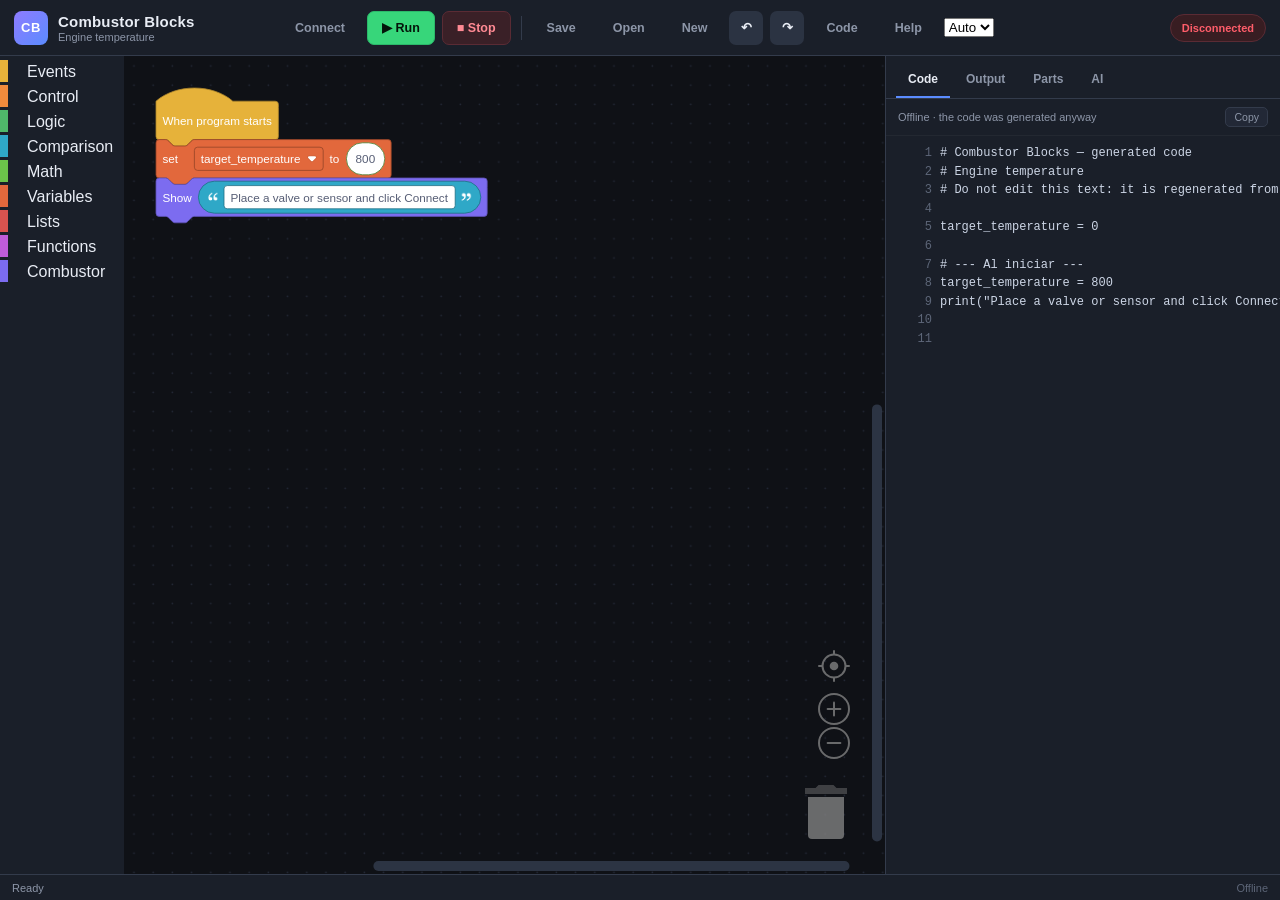
==== web/index.html @ be4f98ba "Combustor Blocks v0.1.0" ====
<!doctype html>
<html lang="es">
<head>
<meta charset="utf-8">
<meta name="viewport" content="width=device-width, initial-scale=1">
<title>Combustor Blocks</title>
<link rel="stylesheet" href="style.css">
</head>
<body>

<header id="topbar">
  <div class="brand">
    <div class="logo">CB</div>
    <div class="brandtext">
      <h1>Combustor Blocks</h1>
      <p id="projectName">Mi programa</p>
    </div>
  </div>

  <div class="actions">
    <button id="btnConnect" class="btn ghost" title="Leer las partes del motor abierto">Conectar</button>
    <button id="btnRun" class="btn run">▶ Ejecutar</button>
    <button id="btnStop" class="btn stop">■ Detener</button>
    <span class="divider"></span>
    <button id="btnSave" class="btn ghost">Guardar</button>
    <button id="btnLoad" class="btn ghost">Abrir</button>
    <button id="btnNew" class="btn ghost">Nuevo</button>
    <button id="btnUndo" class="btn icon" title="Deshacer (Ctrl+Z)">↶</button>
    <button id="btnRedo" class="btn icon" title="Rehacer (Ctrl+Y)">↷</button>
    <button id="btnCode" class="btn ghost" title="Mostrar u ocultar el panel lateral">Código</button>
    <button id="btnHelp" class="btn ghost">Ayuda</button>
    <select id="langSelect" class="lang-select" title="Language">
      <option value="auto">Auto</option>
      <option value="es">ES</option>
      <option value="en">EN</option>
    </select>
  </div>

  <div class="chip" id="chip">Sin conexión</div>
</header>

<main id="layout">
  <div id="blocklyDiv"></div>

  <aside id="side">
    <div class="tabs">
      <button class="tab active" data-tab="code">Código</button>
      <button class="tab" data-tab="log">Salida</button>
      <button class="tab" data-tab="parts">Partes</button>
      <button class="tab" data-tab="ai">IA</button>
    </div>

    <section id="tab-code" class="tabpane active">
      <div class="panehead">
        <span id="codeStatus">Sin generar</span>
        <button id="btnCopy" class="mini">Copiar</button>
      </div>
      <div id="code" class="code"></div>
    </section>

    <section id="tab-log" class="tabpane">
      <div class="panehead">
        <span>Salida del juego</span>
        <button id="btnClearLog" class="mini">Limpiar</button>
      </div>
      <div id="log" class="log"><div class="empty">Aquí aparecen print() y los errores del script.</div></div>
    </section>

    <section id="tab-parts" class="tabpane">
      <div class="panehead">
        <span id="partsTitle">Partes del motor</span>
        <button id="btnRefreshParts" class="mini">Actualizar</button>
      </div>
      <div id="parts" class="parts"><div class="empty">Conecta con un motor en Sandbox para ver sus partes.</div></div>
    </section>

    <section id="tab-ai" class="tabpane">
      <div class="panehead">
        <span>Asistente IA</span>
        <button id="btnAiSettings" class="mini">Ajustes</button>
      </div>

      <div id="aiSettings" class="ai-settings hidden">
        <label><span data-i18n="ai.provider">Proveedor</span>
          <select id="aiProvider">
            <option value="builtin">Integrado (sin conexión)</option>
            <option value="ollama">Ollama (local)</option>
            <option value="openai">OpenAI-compatible</option>
          </select>
        </label>
        <label><span data-i18n="ai.url">URL base</span><input id="aiUrl" type="text" value="http://127.0.0.1:11434"></label>
        <label><span data-i18n="ai.model">Modelo</span><input id="aiModel" type="text" value="llama3.1"></label>
        <label><span data-i18n="ai.key">API key (opcional)</span><input id="aiKey" type="password" placeholder="solo para OpenAI-compatible"></label>
        <div class="ai-save">
          <button id="btnAiSave" class="mini">Guardar</button>
          <span id="aiStatus">Sin conexión externa</span>
        </div>
        <div class="ai-note" id="aiNote">Ollama: URL base sin /api. OpenAI-compatible: URL base; se añade /v1/chat/completions. La petición sale por el mod local, sin CORS.</div>
      </div>

      <div id="aiChat" class="ai-chat"></div>

      <div class="ai-quick">
        <button data-ai="temperatura">Temperatura</button>
        <button data-ai="valvula">Válvula</button>
        <button data-ai="contador">Contador</button>
        <button data-ai="aleatorio">Aleatorio</button>
        <button data-ai="error">Explicar error</button>
      </div>

      <div class="ai-input">
        <textarea id="aiPrompt" placeholder="Pide un programa… ej. controla la temperatura con un sensor"></textarea>
        <button id="btnAiSend" class="btn run">Preguntar</button>
      </div>
    </section>
  </aside>
</main>

<footer id="statusbar">
  <span id="statusLeft">Listo</span>
  <button id="btnResume" class="mini hidden">Reanudar simulación</button>
  <span id="statusRight"></span>
</footer>

<div id="overlay" class="overlay hidden">
  <div class="card">
    <h2 id="ovTitle">Conectando con Combustor</h2>
    <p id="ovText">Abriendo el motor…</p>
    <div class="ovActions">
      <button id="ovConnect" class="btn run">Conectar</button>
      <button id="ovClose" class="btn ghost">Seguir sin conexión</button>
    </div>
  </div>
</div>

<div id="help" class="overlay hidden">
  <div class="card wide">
    <h2>Cómo usar Combustor Blocks</h2>
    <div class="helpbody">
      <h3>1. Conectar</h3>
      <p>Entra en <b>Sandbox</b> en Combustor y pulsa <b>Conectar</b> aquí (o F7 dentro del juego para abrir esta página).
         El editor lee las partes reales del motor y sus operaciones.</p>
      <h3>2. Programar</h3>
      <p>Arrastra bloques desde la paleta. Los bloques de evento son el punto de entrada.
         Mete bloques dentro de <b>Si</b>, <b>Repetir</b> y <b>Mientras</b> soltándolos en su hueco.</p>
      <h3>3. Ejecutar</h3>
      <p><b>Ejecutar</b> traduce los bloques al lenguaje real de Combustor (GS), lo valida con el compilador
         del juego y lo lanza en el motor abierto. <b>Detener</b> lo para.</p>
      <h3>4. Datos reales</h3>
      <p>Los bloques morados solo ofrecen operaciones que el juego expone de verdad:
         válvulas (abrir, cerrar, presión, temperatura), inyectores (caudal, gas), sensores
         (temperatura, presión, densidad, gas, moles), ventiladores, filtros, compuertas, pistones,
         nave y tienda. Los sensores se colocan con <b>Place sensor</b> en el editor de código del juego.</p>
      <h3>5. Guardar</h3>
      <p><b>Guardar</b> escribe el proyecto en la carpeta del mod. También se guarda una copia automática
         en el navegador y puedes exportar/importar el JSON.</p>
      <h3>Límites conocidos</h3>
      <ul>
        <li>Al detener el programa solo se ejecuta si usas el bloque <b>Detener programa</b>.</li>
        <li>No existe un evento real de fin de simulación.</li>
        <li>Los eventos se comprueban una vez por tick (no son asíncronos).</li>
        <li>El programa solo puede tocar lo que podrías tocar a mano en ese momento.</li>
      </ul>
    </div>
    <div class="ovActions">
      <button id="helpClose" class="btn run">Entendido</button>
    </div>
  </div>
</div>

<div id="toast" class="toast hidden"></div>

<script src="blockly/blockly.min.js"></script>
<script src="i18n.js"></script>
<script src="app.js"></script>
</body>
</html>
---- web/style.css ----
:root {
  --bg: #0f1116;
  --bg2: #141821;
  --panel: #1a1f29;
  --panel2: #222836;
  --panel3: #2b3342;
  --stroke: #333b4b;
  --text: #e9edf5;
  --muted: #8d96a8;
  --dim: #5d6678;
  --accent: #5b8cff;
  --green: #37d67a;
  --red: #ff5d6a;
  --amber: #f5b544;
  --purple: #8e7bff;
  --events: #e6b23a;
  --control: #f08a3c;
  --logic: #4fb96a;
  --compare: #2fa8c7;
  --math: #6bc24a;
  --variables: #e2683c;
  --lists: #d9534f;
  --functions: #c05cd9;
  --data: #7c6cf0;
}

* { box-sizing: border-box; }

html, body {
  height: 100%;
  margin: 0;
  background: var(--bg);
  color: var(--text);
  font-family: "Segoe UI", Tahoma, Arial, sans-serif;
  overflow: hidden;
}

body {
  display: grid;
  grid-template-rows: 56px 1fr 26px;
}

/* ---------------- top bar ---------------- */

#topbar {
  display: flex;
  align-items: center;
  gap: 16px;
  padding: 0 14px;
  background: var(--panel);
  border-bottom: 1px solid var(--stroke);
  min-width: 0;
}

.brand {
  display: flex;
  align-items: center;
  gap: 10px;
  min-width: 250px;
}

.logo {
  width: 34px;
  height: 34px;
  border-radius: 8px;
  background: linear-gradient(135deg, var(--purple), var(--accent));
  display: grid;
  place-items: center;
  font-weight: 800;
  color: 	#fff;
  letter-spacing: .5px;
  font-size: 13px;
}

.brandtext h1 {
  margin: 0;
  font-size: 15px;
  font-weight: 700;
  letter-spacing: .2px;
}

.brandtext p {
  margin: 1px 0 0;
  font-size: 11px;
  color: var(--muted);
  max-width: 280px;
  white-space: nowrap;
  overflow: hidden;
  text-overflow: ellipsis;
}

.actions {
  display: flex;
  align-items: center;
  gap: 7px;
  flex: 1;
  min-width: 0;
  overflow: hidden;
}

.divider {
  width: 1px;
  height: 24px;
  background: var(--stroke);
  margin: 0 3px;
}

.btn {
  height: 34px;
  padding: 0 14px;
  border-radius: 7px;
  border: 1px solid transparent;
  background: var(--panel3);
  color: var(--text);
  font: inherit;
  font-size: 12.5px;
  font-weight: 600;
  cursor: pointer;
  white-space: nowrap;
  transition: background .12s, border-color .12s, transform .05s;
}

.btn:hover { background: #333d4f; }
.btn:active { transform: translateY(1px); }
.btn.icon { width: 34px; padding: 0; }
.btn.ghost { background: transparent; color: var(--muted); }
.btn.ghost:hover { background: rgba(255,255,255,.05); color: var(--text); }
.btn.run {
  background: var(--green);
  color: #04140a;
  border-color: #2bb96a;
}
.btn.run:hover { background: #47e58a; }
.btn.stop {
  background: #3a2027;
  color: #ff8a94;
  border-color: #5a2b34;
}
.btn.stop:hover { background: #4a2830; }
.btn:disabled { opacity: .45; cursor: not-allowed; }

.chip {
  margin-left: auto;
  font-size: 11px;
  font-weight: 700;
  padding: 7px 11px;
  border-radius: 999px;
  background: #2a2030;
  color: var(--amber);
  border: 1px solid #4a3a2a;
  white-space: nowrap;
}
.chip.ok { background: #163225; color: var(--green); border-color: #24503b; }
.chip.err { background: #381d22; color: var(--red); border-color: #5a2b34; }
.chip.run { background: #14304a; color: #7dc4ff; border-color: #265578; }

/* ---------------- layout ---------------- */

#layout {
  display: flex;
  min-height: 0;
  min-width: 0;
}

#blocklyDiv {
  flex: 1;
  min-width: 0;
  position: relative;
  background: var(--bg);
}

#side {
  width: 395px;
  min-width: 300px;
  max-width: 46vw;
  background: var(--panel);
  border-left: 1px solid var(--stroke);
  display: flex;
  flex-direction: column;
  min-height: 0;
}

#side.hidden { display: none; }

.tabs {
  display: flex;
  gap: 4px;
  padding: 8px 10px 0;
  border-bottom: 1px solid var(--stroke);
}

.tab {
  border: 0;
  background: transparent;
  color: var(--muted);
  font: inherit;
  font-size: 12px;
  font-weight: 700;
  padding: 8px 12px 10px;
  cursor: pointer;
  border-bottom: 2px solid transparent;
}
.tab:hover { color: var(--text); }
.tab.active { color: var(--text); border-bottom-color: var(--accent); }

.tabpane {
  display: none;
  flex: 1;
  min-height: 0;
  flex-direction: column;
}
.tabpane.active { display: flex; }

.panehead {
  display: flex;
  align-items: center;
  justify-content: space-between;
  padding: 8px 12px;
  font-size: 11px;
  color: var(--muted);
  border-bottom: 1px solid rgba(255,255,255,.04);
}

.mini {
  border: 1px solid var(--stroke);
  background: var(--panel2);
  color: var(--muted);
  border-radius: 5px;
  padding: 3px 8px;
  font: inherit;
  font-size: 10.5px;
  cursor: pointer;
}
.mini:hover { color: var(--text); background: var(--panel3); }

.code, .log {
  flex: 1;
  overflow: auto;
  padding: 8px 0;
  font-family: "Cascadia Mono", Consolas, "Courier New", monospace;
  font-size: 12px;
  line-height: 1.55;
  min-height: 0;
}

.code .cl {
  display: flex;
  gap: 8px;
  padding: 0 12px;
  white-space: pre;
}
.code .cl:hover { background: rgba(255,255,255,.035); }
.code .cl.error { background: rgba(255, 80, 95, .14); }
.code .cl.error .lc { color: #ff9aa3; }
.code .ln {
  width: 34px;
  flex: 0 0 34px;
  text-align: right;
  color: var(--dim);
  user-select: none;
}
.code .lc { color: #cdd6e6; }

.log { padding: 8px 12px; }
.log .line {
  padding: 2px 0;
  color: #bfc9da;
  white-space: pre-wrap;
  word-break: break-word;
}
.log .line.err { color: #ff8a94; }
.log .empty, .parts .empty {
  color: var(--dim);
  font-family: "Segoe UI", sans-serif;
  font-size: 12px;
  padding: 6px 2px;
}

.parts {
  flex: 1;
  overflow: auto;
  padding: 10px 12px;
  font-size: 12px;
  min-height: 0;
}
.part {
  border: 1px solid var(--stroke);
  background: var(--panel2);
  border-radius: 8px;
  padding: 9px 10px;
  margin-bottom: 8px;
}
.part .pname {
  display: flex;
  align-items: center;
  justify-content: space-between;
  font-weight: 700;
  margin-bottom: 6px;
}
.part .pkind {
  font-size: 10px;
  font-weight: 700;
  color: #cfc6ff;
  background: rgba(124,108,240,.18);
  border: 1px solid rgba(124,108,240,.35);
  border-radius: 999px;
  padding: 2px 8px;
}
.members { display: flex; flex-wrap: wrap; gap: 4px; }
.mchip {
  font-family: "Cascadia Mono", Consolas, monospace;
  font-size: 10.5px;
  color: #d8dff0;
  background: #1b2130;
  border: 1px solid #2e3748;
  border-radius: 4px;
  padding: 2px 6px;
}
.mchip.write { border-color: #3a5a48; color: #9fe6b8; }
.mchip.method { border-color: #4a3a6a; color: #cdb8ff; }

/* ---------------- status bar ---------------- */

#statusbar {
  display: flex;
  align-items: center;
  justify-content: space-between;
  gap: 12px;
  padding: 0 12px;
  background: var(--panel);
  border-top: 1px solid var(--stroke);
  font-size: 11px;
  color: var(--muted);
}

#statusLeft.error { color: var(--red); }
#statusRight { color: var(--dim); }

/* ---------------- overlays ---------------- */

.overlay {
  position: fixed;
  inset: 0;
  background: rgba(4, 6, 10, .72);
  backdrop-filter: blur(3px);
  display: grid;
  place-items: center;
  z-index: 50;
  padding: 24px;
}
.overlay.hidden { display: none; }

.card {
  width: min(480px, 94vw);
  background: var(--panel);
  border: 1px solid var(--stroke);
  border-radius: 12px;
  padding: 24px;
  box-shadow: 0 24px 80px rgba(0,0,0,.55);
}
.card.wide { width: min(720px, 94vw); max-height: 88vh; display: flex; flex-direction: column; }
.card h2 { margin: 0 0 6px; font-size: 19px; }
.card p { margin: 0 0 16px; color: var(--muted); font-size: 13px; line-height: 1.5; }

.ovActions { display: flex; gap: 8px; justify-content: flex-end; }

.helpbody { overflow: auto; padding-right: 6px; }
.helpbody h3 { margin: 16px 0 4px; font-size: 13px; color: var(--accent); }
.helpbody p, .helpbody li { margin: 0 0 6px; color: var(--muted); font-size: 12.5px; line-height: 1.55; }
.helpbody ul { margin: 0 0 10px 18px; padding: 0; }
.helpbody b { color: var(--text); }

.toast {
  position: fixed;
  left: 50%;
  bottom: 46px;
  transform: translateX(-50%);
  background: #0b0e14;
  border: 1px solid var(--stroke);
  color: var(--text);
  padding: 9px 16px;
  border-radius: 8px;
  font-size: 12px;
  box-shadow: 0 10px 30px rgba(0,0,0,.45);
  z-index: 60;
  max-width: 70vw;
  text-align: center;
}
.toast.hidden { display: none; }

/* ---------------- blockly tweaks ---------------- */

.blocklyMainBackground { stroke: none !important; }
.blocklyToolboxDiv {
  background: var(--panel) !important;
  border-right: 1px solid var(--stroke);
  padding-top: 6px;
}
.blocklyTreeLabel {
  font-family: "Segoe UI", sans-serif !important;
  font-size: 12px !important;
  font-weight: 600 !important;
  color: var(--text) !important;
}
.blocklyTreeRow {
  height: 28px !important;
  line-height: 28px !important;
  border-radius: 5px;
  margin: 2px 6px !important;
  padding-right: 8px !important;
}
.blocklyTreeRow:hover { background: rgba(255,255,255,.06) !important; }
.blocklyTreeSelected { background: rgba(91,140,255,.18) !important; }
.blocklyTreeIcon { display: none !important; }
.blocklyFlyoutBackground { fill: var(--panel2) !important; fill-opacity: .98 !important; }
.blocklyScrollbarHandle { fill: #3a4356 !important; }
.blocklyZoom > image, .blocklyTrash > image { opacity: .75; }
.blocklySvg { background: var(--bg) !important; }
.blocklyWidgetDiv .blocklyMenu {
  background: var(--panel2) !important;
  border: 1px solid var(--stroke) !important;
  color: var(--text) !important;
}
.blocklyMenuItem:hover { background: rgba(91,140,255,.18) !important; }
.blocklyText { font-family: "Segoe UI", sans-serif !important; }

@media (max-width: 1100px) {
  .brand { min-width: 0; }
  .brandtext p { display: none; }
  #side { width: 340px; }
  .actions .btn.ghost { padding: 0 9px; }
}
@media (max-width: 820px) {
  #side { display: none; }
  .brandtext { display: none; }
}
.mini.hidden { display: none; }


/* ---------------- AI assistant ---------------- */

.ai-settings {
  padding: 10px 12px;
  border-bottom: 1px solid var(--stroke);
  display: flex;
  flex-direction: column;
  gap: 6px;
  background: #171c25;
}
.ai-settings.hidden { display: none; }
.ai-settings label {
  display: flex;
  flex-direction: column;
  gap: 3px;
  font-size: 10.5px;
  color: var(--muted);
}
.ai-settings input, .ai-settings select {
  height: 26px;
  background: var(--panel2);
  border: 1px solid var(--stroke);
  color: var(--text);
  border-radius: 5px;
  padding: 0 6px;
  font: inherit;
  font-size: 11.5px;
}
.ai-save { display: flex; gap: 8px; align-items: center; }
.ai-save span { font-size: 10.5px; color: var(--dim); }
.ai-note { font-size: 10px; color: var(--dim); line-height: 1.4; }

.ai-chat {
  flex: 1;
  overflow: auto;
  padding: 10px;
  display: flex;
  flex-direction: column;
  gap: 8px;
  min-height: 0;
}
.ai-msg {
  font-size: 12px;
  line-height: 1.5;
  padding: 8px 10px;
  border-radius: 8px;
  white-space: pre-wrap;
  word-break: break-word;
}
.ai-msg.user {
  background: rgba(91,140,255,.14);
  border: 1px solid rgba(91,140,255,.3);
  align-self: flex-end;
  max-width: 92%;
}
.ai-msg.ai {
  background: var(--panel2);
  border: 1px solid var(--stroke);
  align-self: stretch;
}
.ai-msg.system {
  color: var(--muted);
  font-style: italic;
  background: transparent;
  border: 0;
  padding: 2px 4px;
}
.ai-msg pre {
  background: #0d1016;
  border: 1px solid var(--stroke);
  border-radius: 6px;
  padding: 8px;
  overflow: auto;
  font: 11.5px/1.5 "Cascadia Mono", Consolas, monospace;
  margin: 6px 0 0;
  white-space: pre;
}
.ai-msg .ai-insert { margin-top: 6px; }
.ai-quick {
  display: flex;
  flex-wrap: wrap;
  gap: 5px;
  padding: 6px 10px;
  border-top: 1px solid rgba(255,255,255,.05);
}
.ai-quick button {
  background: var(--panel2);
  border: 1px solid var(--stroke);
  color: var(--muted);
  border-radius: 5px;
  font: inherit;
  font-size: 10.5px;
  padding: 4px 8px;
  cursor: pointer;
}
.ai-quick button:hover { color: var(--text); background: var(--panel3); }
.ai-input {
  display: flex;
  gap: 6px;
  padding: 8px 10px;
  border-top: 1px solid var(--stroke);
}
.ai-input textarea {
  flex: 1;
  height: 54px;
  resize: none;
  background: var(--panel2);
  border: 1px solid var(--stroke);
  color: var(--text);
  border-radius: 6px;
  padding: 6px 8px;
  font: inherit;
  font-size: 11.5px;
}
.ai-input .btn { height: auto; align-self: stretch; padding: 0 12px; font-size: 11.5px; }

.actions { overflow-x: auto; overflow-y: hidden; scrollbar-width: none; }
.actions::-webkit-scrollbar { display: none; }
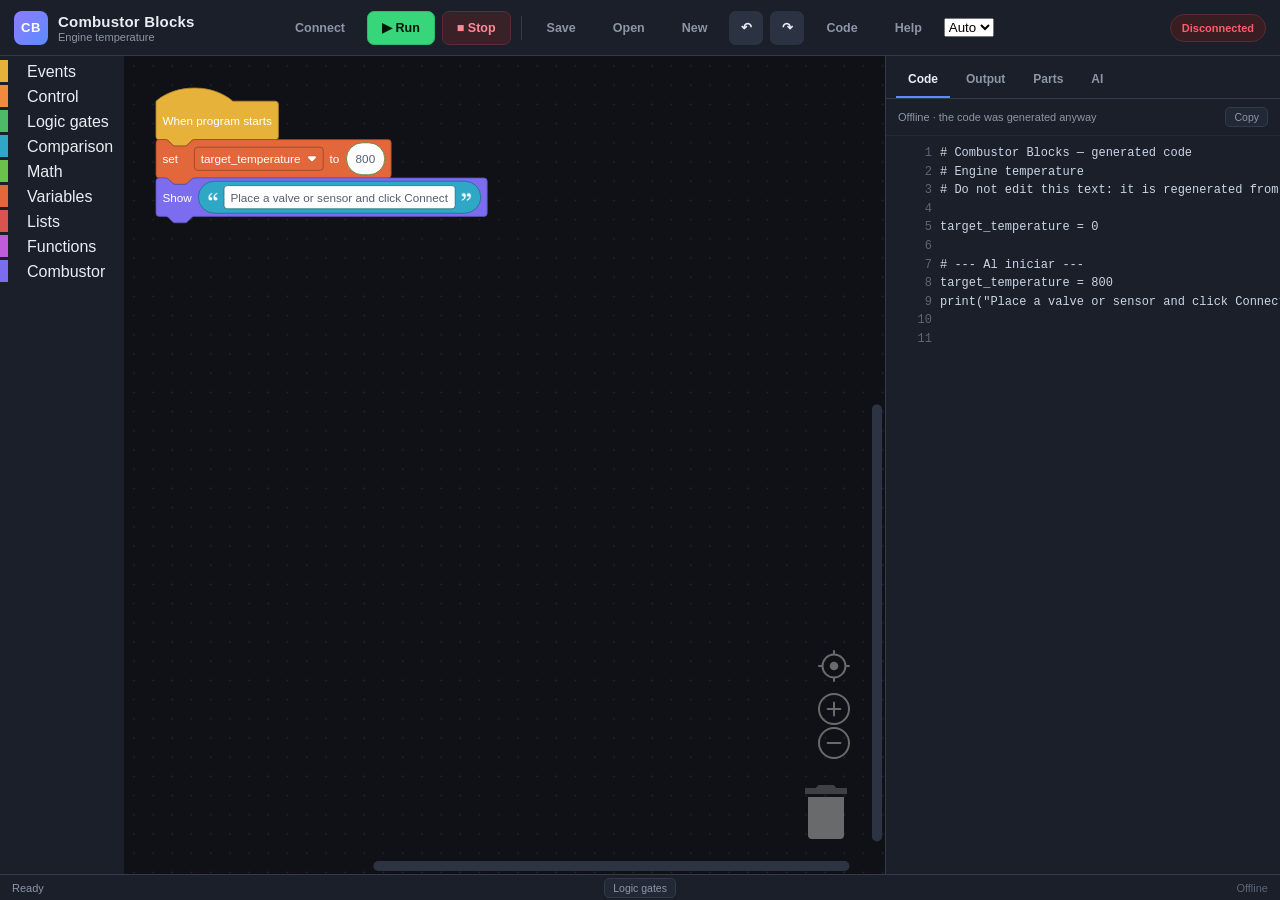
==== commit ffa312a3: "Logic gates and gates panel (v0.2.0)" ====
--- a/web/index.html
+++ b/web/index.html
@@ -118,6 +118,7 @@
 
 <footer id="statusbar">
   <span id="statusLeft">Listo</span>
+  <button id="btnGates" class="mini" data-i18n="btn.gates">Puertas lógicas</button>
   <button id="btnResume" class="mini hidden">Reanudar simulación</button>
   <span id="statusRight"></span>
 </footer>
@@ -168,6 +169,25 @@
   </div>
 </div>
 
+<div id="gates" class="overlay hidden">
+  <div class="card gates-card">
+    <h2 data-i18n="gates.title">Puertas lógicas</h2>
+    <p data-i18n="gates.hint">Haz clic en una puerta para insertarla en el lienzo.</p>
+    <div class="gate-grid">
+      <button class="gate-btn" data-gate="and"><b>AND</b><span data-i18n="gate.and.desc">Ambas condiciones</span></button>
+      <button class="gate-btn" data-gate="or"><b>OR</b><span data-i18n="gate.or.desc">Cualquiera de las dos</span></button>
+      <button class="gate-btn" data-gate="not"><b>NOT</b><span data-i18n="gate.not.desc">Invierte la condición</span></button>
+      <button class="gate-btn" data-gate="xor"><b>XOR</b><span data-i18n="gate.xor.desc">Solo una de las dos</span></button>
+      <button class="gate-btn" data-gate="nand"><b>NAND</b><span data-i18n="gate.nand.desc">No ambas</span></button>
+      <button class="gate-btn" data-gate="nor"><b>NOR</b><span data-i18n="gate.nor.desc">Ninguna de las dos</span></button>
+      <button class="gate-btn" data-gate="xnor"><b>XNOR</b><span data-i18n="gate.xnor.desc">Ambas iguales</span></button>
+    </div>
+    <div class="ovActions">
+      <button id="gatesClose" class="btn ghost" data-i18n="btn.close">Cerrar</button>
+    </div>
+  </div>
+</div>
+
 <div id="toast" class="toast hidden"></div>
 
 <script src="blockly/blockly.min.js"></script>
--- a/web/style.css
+++ b/web/style.css
@@ -364,6 +364,54 @@
 
 .ovActions { display: flex; gap: 8px; justify-content: flex-end; }
 
+.gates-card { width: min(560px, 94vw); }
+
+.gate-grid {
+  display: grid;
+  grid-template-columns: repeat(3, minmax(0, 1fr));
+  gap: 10px;
+  margin: 14px 0 18px;
+}
+
+.gate-btn {
+  display: flex;
+  flex-direction: column;
+  align-items: flex-start;
+  gap: 4px;
+  padding: 12px;
+  border: 1px solid var(--stroke);
+  border-radius: 8px;
+  background: var(--panel2);
+  color: var(--text);
+  font: inherit;
+  text-align: left;
+  cursor: pointer;
+  transition: background .12s, border-color .12s, transform .05s;
+}
+
+.gate-btn:hover {
+  background: var(--panel3);
+  border-color: var(--logic);
+}
+
+.gate-btn:active { transform: translateY(1px); }
+
+.gate-btn b {
+  color: var(--logic);
+  font-size: 14px;
+  letter-spacing: .4px;
+}
+
+.gate-btn span {
+  color: var(--muted);
+  font-size: 11px;
+  line-height: 1.3;
+}
+
+@media (max-width: 560px) {
+  .gate-grid { grid-template-columns: repeat(2, minmax(0, 1fr)); }
+}
+
 .helpbody { overflow: auto; padding-right: 6px; }
 .helpbody h3 { margin: 16px 0 4px; font-size: 13px; color: var(--accent); }
 .helpbody p, .helpbody li { margin: 0 0 6px; color: var(--muted); font-size: 12.5px; line-height: 1.55; }
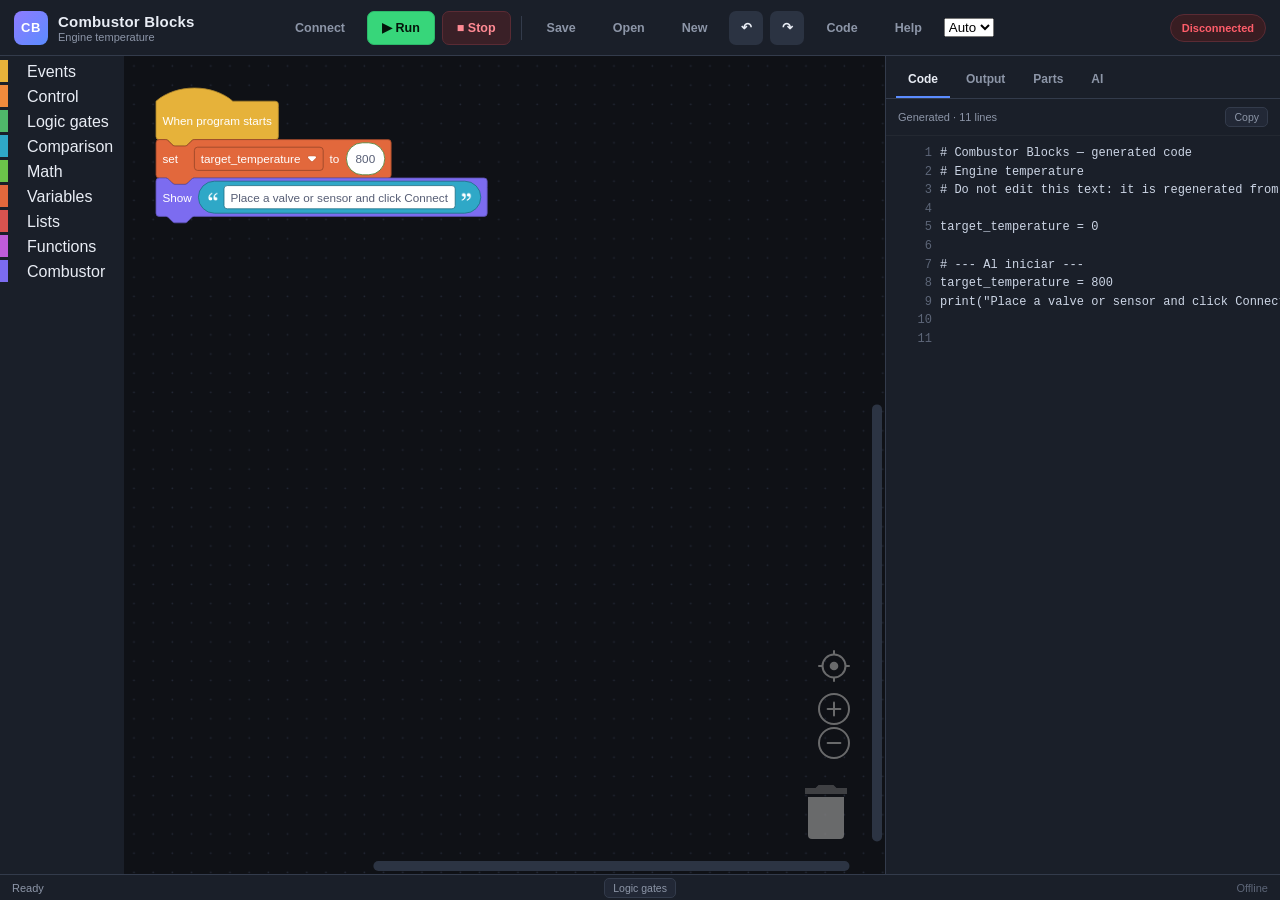
==== commit 525e5abe: "AI logic gates quick prompt and template (v0.2.1)" ====
--- a/web/index.html
+++ b/web/index.html
@@ -103,6 +103,7 @@
       <div class="ai-quick">
         <button data-ai="temperatura">Temperatura</button>
         <button data-ai="valvula">Válvula</button>
+        <button data-ai="puertas">Puertas</button>
         <button data-ai="contador">Contador</button>
         <button data-ai="aleatorio">Aleatorio</button>
         <button data-ai="error">Explicar error</button>
